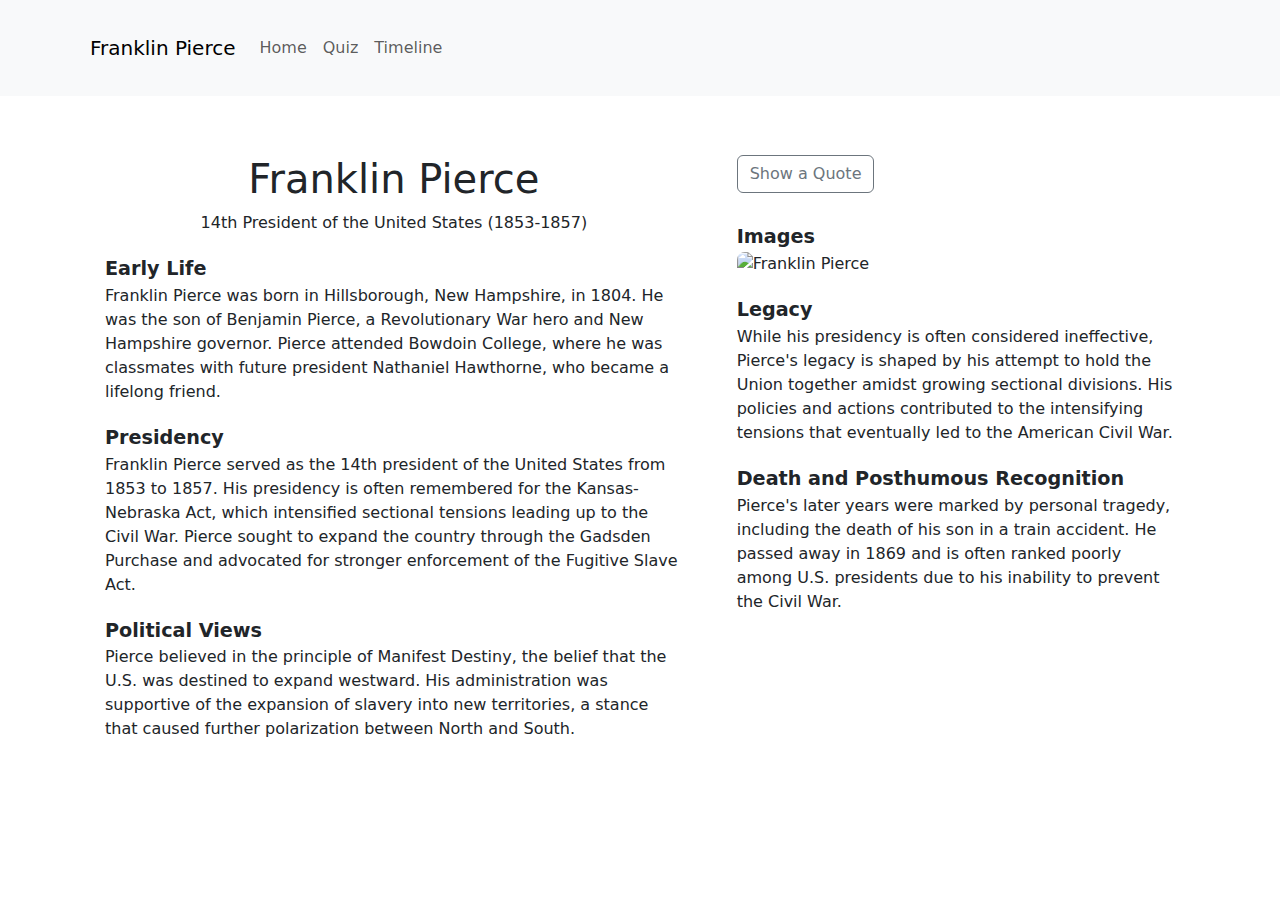
==== index.html @ 2f65b200 "did a lot of work, almost done" ====
<!DOCTYPE html>
<html lang="en">
<head>
    <meta charset="UTF-8">
    <meta name="viewport" content="width=device-width, initial-scale=1.0">
    <title>Franklin Pierce Biography</title>
    <link rel="stylesheet" href="styles.css">
    <script defer src="script.js"></script>
    <link rel="stylesheet" href="https://cdn.jsdelivr.net/npm/bootstrap@5.3.0/dist/css/bootstrap.min.css">
    <style>
        .image-box {
            position: relative;
            display: inline-block;
        }

        .image-box img {
            width: 100%;
            height: auto;
            border-radius: 8px;
        }

        .image-box::after {
            content: "";
            position: absolute;
            top: 0;
            left: 0;
            right: 0;
            bottom: 0;
            background-color: rgba(0, 0, 0, 0.1);
            opacity: 0;
            transition: opacity 0.3s ease;
            border-radius: 8px;
        }

        .image-box:hover::after {
            opacity: 1;
        }

        blockquote {
            font-style: italic;
            margin-top: 20px;
            padding-left: 15px;
            border-left: 5px solid #ccc;
        }

        .section-heading {
            font-size: 1.2rem;
            font-weight: bold;
            margin-top: 20px;
        }

        .additional-info {
            margin-top: 20px;
        }

        .content, .sidebar {
            position: relative;
            padding: 15px;
            border-radius: 8px;
            transition: background-color 0.3s ease;
            z-index: 1; /* Ensures it stays above background */
        }

        .content:hover, .sidebar:hover {
            background-color: rgba(0, 0, 255, 0.1); /* Blue hover effect */
            z-index: 2; /* Make sure it’s in front when hovered */
        }

        .container {
            padding: 20px;
        }

        #quoteDisplay {
            margin-top: 20px;
            font-style: italic;
            font-size: 1.1rem;
            color: #333;
        }

        #quoteButton {
            margin-bottom: 10px;
        }

    </style>
</head>
<body>
    <nav class="navbar navbar-expand-lg navbar-light bg-light">
        <div class="container">
            <a class="navbar-brand" href="#">Franklin Pierce</a>
            <button class="navbar-toggler" type="button" data-bs-toggle="collapse" data-bs-target="#navbarNav">
                <span class="navbar-toggler-icon"></span>
            </button>
            <div class="collapse navbar-collapse" id="navbarNav">
                <ul class="navbar-nav">
                    <li class="nav-item"><a class="nav-link" href="index.html">Home</a></li>
                    <li class="nav-item"><a class="nav-link" href="quiz.html">Quiz</a></li>
                    <li class="nav-item"><a class="nav-link" href="timeline.html">Timeline</a></li>
                </ul>
            </div>
        </div>
    </nav>
    
    <div class="container mt-4 d-flex">
        <!-- Main Content Section -->
        <div class="content me-4">
            <h1 class="text-center">Franklin Pierce</h1>
            <p class="text-center">14th President of the United States (1853-1857)</p>

            <div class="section-heading">Early Life</div>
            <p>Franklin Pierce was born in Hillsborough, New Hampshire, in 1804. He was the son of Benjamin Pierce, a Revolutionary War hero and New Hampshire governor. Pierce attended Bowdoin College, where he was classmates with future president Nathaniel Hawthorne, who became a lifelong friend.</p>

            <div class="section-heading">Presidency</div>
            <p>Franklin Pierce served as the 14th president of the United States from 1853 to 1857. His presidency is often remembered for the Kansas-Nebraska Act, which intensified sectional tensions leading up to the Civil War. Pierce sought to expand the country through the Gadsden Purchase and advocated for stronger enforcement of the Fugitive Slave Act.</p>

            <div class="section-heading">Political Views</div>
            <p>Pierce believed in the principle of Manifest Destiny, the belief that the U.S. was destined to expand westward. His administration was supportive of the expansion of slavery into new territories, a stance that caused further polarization between North and South.</p>
        </div>

        <!-- Sidebar Section -->
        <div class="sidebar">
            <button id="quoteButton" class="btn btn-outline-secondary">Show a Quote</button>
            <p id="quoteDisplay" class="mt-3"></p>

            <div class="section-heading">Images</div>
            <div class="image-box">
                <img src="https://via.placeholder.com/300" alt="Franklin Pierce">
            </div>
            
            <div class="section-heading">Legacy</div>
            <p>While his presidency is often considered ineffective, Pierce's legacy is shaped by his attempt to hold the Union together amidst growing sectional divisions. His policies and actions contributed to the intensifying tensions that eventually led to the American Civil War.</p>

            <div class="section-heading">Death and Posthumous Recognition</div>
            <p>Pierce's later years were marked by personal tragedy, including the death of his son in a train accident. He passed away in 1869 and is often ranked poorly among U.S. presidents due to his inability to prevent the Civil War.</p>
        </div>
    </div>
    
    <script>
        const quotes = [
            "The storm of frenzy and faction must inevitably dash itself in vain against the unshaken rock of the Constitution.",
            "Frequently the more trifling the subject, the more animated and protracted the discussion.",
            "You have summoned me in my weakness. You must sustain me by your strength."
        ];

        // Button click listener to show a random quote
        document.getElementById("quoteButton").addEventListener("click", function() {
            const randomQuote = quotes[Math.floor(Math.random() * quotes.length)];
            document.getElementById("quoteDisplay").innerHTML = `<blockquote>${randomQuote}</blockquote>`;
        });
    </script>
    
    <script src="script.js"></script>
</body>
</html>
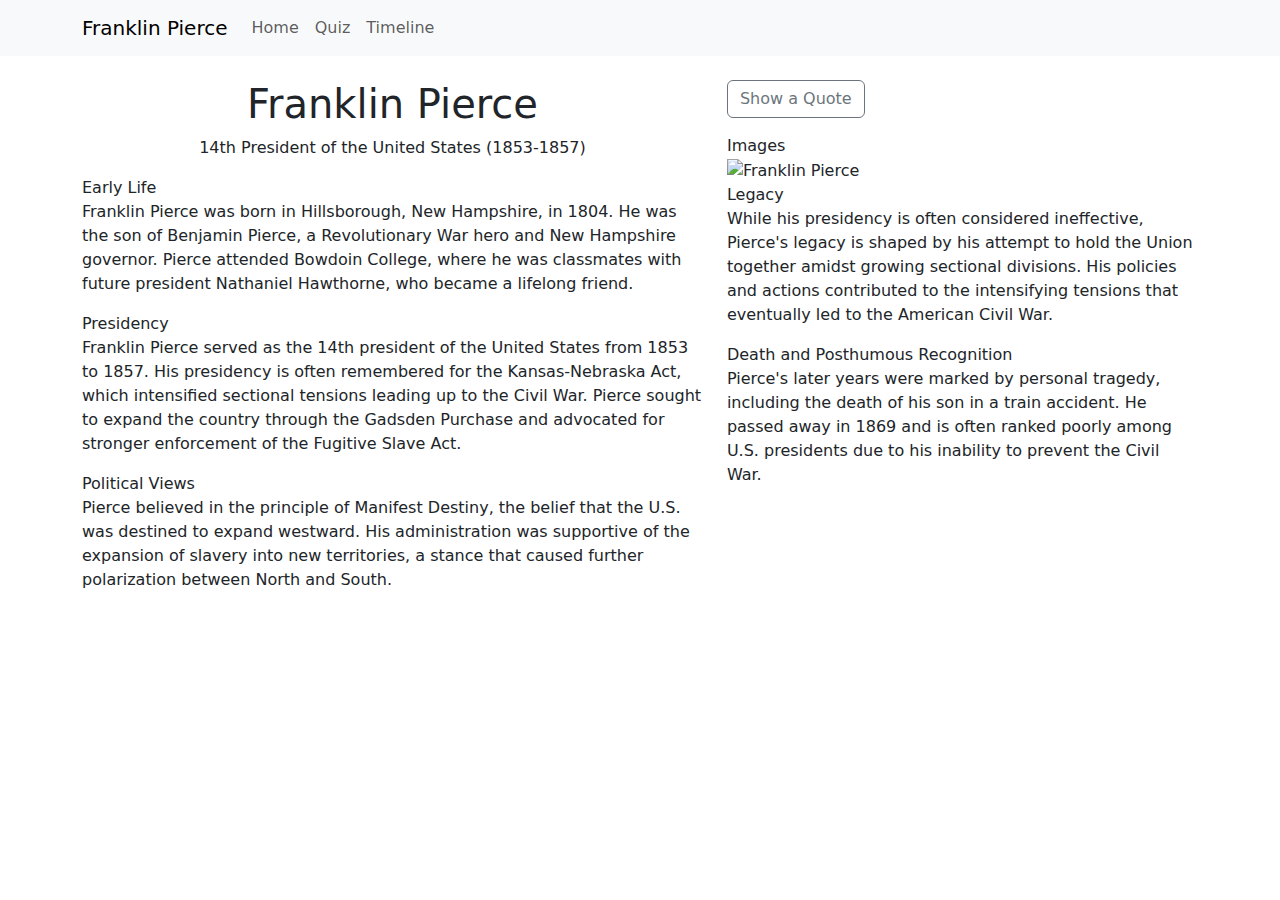
==== commit fedfd57e: "errors" ====
--- a/index.html
+++ b/index.html
@@ -7,81 +7,7 @@
     <link rel="stylesheet" href="styles.css">
     <script defer src="script.js"></script>
     <link rel="stylesheet" href="https://cdn.jsdelivr.net/npm/bootstrap@5.3.0/dist/css/bootstrap.min.css">
-    <style>
-        .image-box {
-            position: relative;
-            display: inline-block;
-        }
-
-        .image-box img {
-            width: 100%;
-            height: auto;
-            border-radius: 8px;
-        }
-
-        .image-box::after {
-            content: "";
-            position: absolute;
-            top: 0;
-            left: 0;
-            right: 0;
-            bottom: 0;
-            background-color: rgba(0, 0, 0, 0.1);
-            opacity: 0;
-            transition: opacity 0.3s ease;
-            border-radius: 8px;
-        }
-
-        .image-box:hover::after {
-            opacity: 1;
-        }
-
-        blockquote {
-            font-style: italic;
-            margin-top: 20px;
-            padding-left: 15px;
-            border-left: 5px solid #ccc;
-        }
-
-        .section-heading {
-            font-size: 1.2rem;
-            font-weight: bold;
-            margin-top: 20px;
-        }
-
-        .additional-info {
-            margin-top: 20px;
-        }
-
-        .content, .sidebar {
-            position: relative;
-            padding: 15px;
-            border-radius: 8px;
-            transition: background-color 0.3s ease;
-            z-index: 1; /* Ensures it stays above background */
-        }
-
-        .content:hover, .sidebar:hover {
-            background-color: rgba(0, 0, 255, 0.1); /* Blue hover effect */
-            z-index: 2; /* Make sure it’s in front when hovered */
-        }
-
-        .container {
-            padding: 20px;
-        }
-
-        #quoteDisplay {
-            margin-top: 20px;
-            font-style: italic;
-            font-size: 1.1rem;
-            color: #333;
-        }
-
-        #quoteButton {
-            margin-bottom: 10px;
-        }
-
-    </style>
+   
 </head>
 <body>
     <nav class="navbar navbar-expand-lg navbar-light bg-light">
@@ -134,19 +60,7 @@
         </div>
     </div>
     
-    <script>
-        const quotes = [
-            "The storm of frenzy and faction must inevitably dash itself in vain against the unshaken rock of the Constitution.",
-            "Frequently the more trifling the subject, the more animated and protracted the discussion.",
-            "You have summoned me in my weakness. You must sustain me by your strength."
-        ];
-
-        // Button click listener to show a random quote
-        document.getElementById("quoteButton").addEventListener("click", function() {
-            const randomQuote = quotes[Math.floor(Math.random() * quotes.length)];
-            document.getElementById("quoteDisplay").innerHTML = `<blockquote>${randomQuote}</blockquote>`;
-        });
-    </script>
+    
     
     <script src="script.js"></script>
 </body>
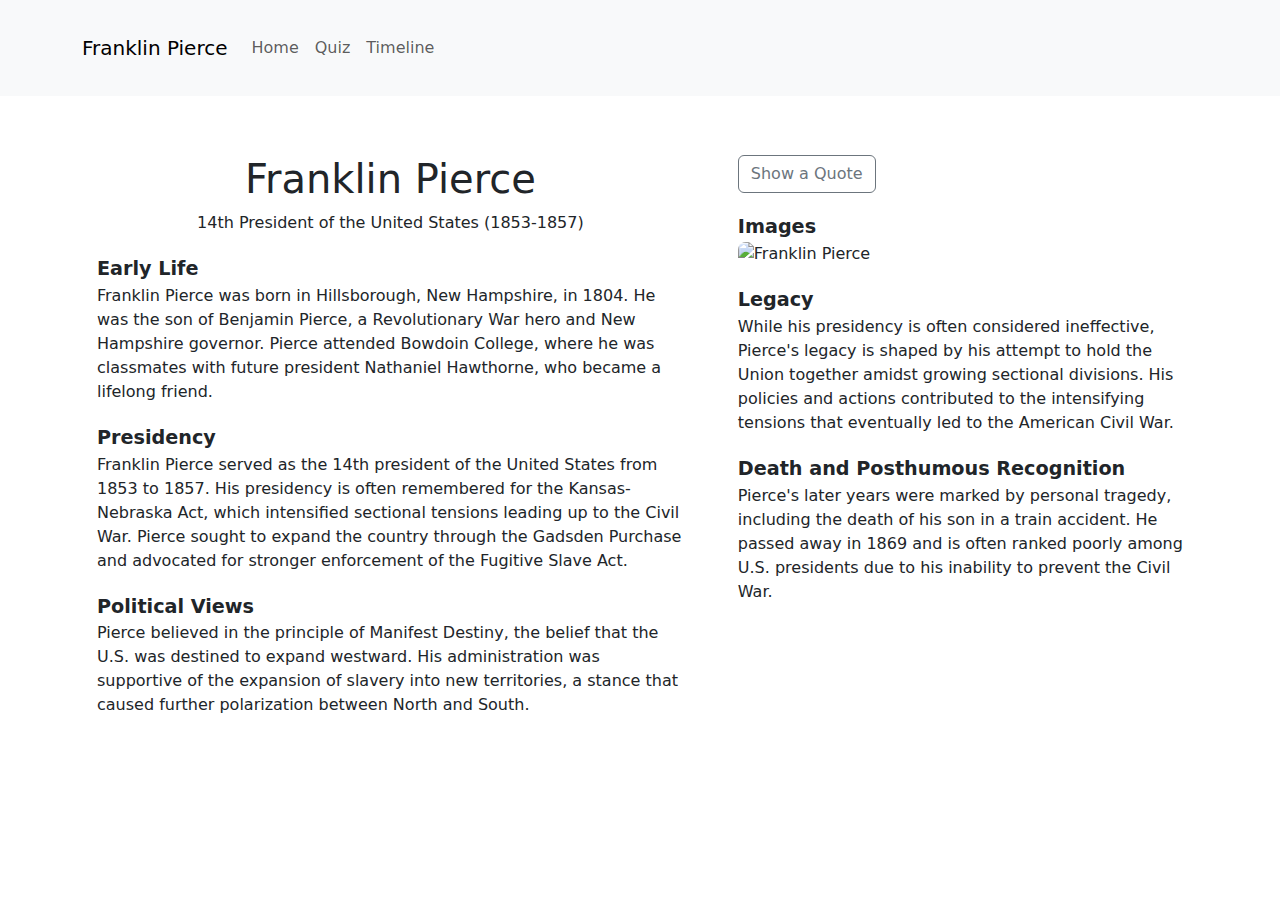
==== commit ae08ac83: "everything is working fine except the quiz" ====
--- a/index.html
+++ b/index.html
@@ -4,8 +4,8 @@
     <meta charset="UTF-8">
     <meta name="viewport" content="width=device-width, initial-scale=1.0">
     <title>Franklin Pierce Biography</title>
-    <link rel="stylesheet" href="styles.css">
-    <script defer src="script.js"></script>
+    <link rel="stylesheet" href="style.css">
+    <script  defer src="script.js"></script>
     <link rel="stylesheet" href="https://cdn.jsdelivr.net/npm/bootstrap@5.3.0/dist/css/bootstrap.min.css">
    
 </head>
--- a/style.css
+++ b/style.css
@@ -0,0 +1,230 @@
+
+.image-box {
+    position: relative;
+    display: inline-block;
+}
+
+.image-box img {
+    width: 100%;
+    height: auto;
+    border-radius: 8px;
+}
+
+.image-box::after {
+    content: "";
+    position: absolute;
+    top: 0;
+    left: 0;
+    right: 0;
+    bottom: 0;
+    background-color: rgba(0, 0, 0, 0.1);
+    opacity: 0;
+    transition: opacity 0.3s ease;
+    border-radius: 8px;
+}
+
+.image-box:hover::after {
+    opacity: 1;
+}
+
+blockquote {
+    font-style: italic;
+    margin-top: 20px;
+    padding-left: 15px;
+    border-left: 5px solid #ccc;
+}
+
+.section-heading {
+    font-size: 1.2rem;
+    font-weight: bold;
+    margin-top: 20px;
+}
+
+.additional-info {
+    margin-top: 20px;
+}
+
+.content, .sidebar {
+    position: relative;
+    padding: 15px;
+    border-radius: 8px;
+    transition: background-color 0.3s ease;
+    z-index: 1; /* Ensures it stays above background */
+}
+
+.content:hover, .sidebar:hover {
+    background-color: rgba(0, 0, 255, 0.1); /* Blue hover effect */
+    z-index: 2; /* Make sure it’s in front when hovered */
+}
+
+/* Optional: Add padding to the container so content doesn't touch the edge */
+.container {
+    padding: 20px;
+}
+
+
+
+/* This is the quiz css */
+/* General Body Styling */
+body {
+    font-family: Arial, sans-serif;
+    background-color: #f4f4f9;
+    text-align: center;
+    display: flex;
+    flex-direction: column;
+    min-height: 100vh;
+    margin: 0;
+}
+
+/* Quiz Container */
+.quiz-container {
+    background-color: white;
+    border-radius: 8px;
+    padding: 20px;
+    width: 80%;
+    margin: 50px auto;
+    box-shadow: 0 0 10px rgba(0, 0, 0, 0.1);
+    flex: 1;
+}
+
+/* Question Styling */
+.question {
+    font-size: 1.5rem;
+    margin-bottom: 20px;
+}
+
+/* Answer Button Styling */
+.answer-btn {
+    display: block;
+    margin: 10px auto;
+    width: 80%;
+    padding: 12px;
+    font-size: 1.2rem;
+    border-radius: 5px;
+    transition: background-color 0.3s ease;
+}
+
+.answer-btn:hover {
+    background-color: #007bff;
+    color: white;
+}
+
+/* Feedback Section Styling */
+.feedback {
+    font-size: 1.2rem;
+    margin-top: 20px;
+}
+
+/* Next Button Styling */
+#next-btn {
+    width: 100%;
+    padding: 15px;
+    font-size: 1.2rem;
+    margin-top: 20px;
+}
+
+/* Go Home Button for Small Screens */
+.go-home-btn {
+    display: none;
+    position: fixed;
+    bottom: 20px;
+    left: 50%;
+    transform: translateX(-50%);
+}
+
+@media (max-width: 768px) {
+    /* Show Go Home Button */
+    .go-home-btn {
+        display: block;
+        margin-top: 20px;
+    }
+
+    /* Navbar toggler on smaller screens */
+    .navbar-toggler {
+        display: block;
+    }
+}
+
+/* Styling for Navbar Toggler in Mobile View */
+.navbar-toggler {
+    display: none;
+}
+
+/* This is the end quiz css */
+
+
+/* This is the timeline css */
+
+body {
+    font-family: Arial, sans-serif;
+    background-color: #f4f4f9;
+    text-align: center;
+    display: flex;
+    flex-direction: column;
+    min-height: 100vh;
+}
+
+.timeline-container {
+    background-color: white;
+    border-radius: 8px;
+    padding: 20px;
+    width: 80%;
+    margin: 50px auto;
+    box-shadow: 0 0 10px rgba(0, 0, 0, 0.1);
+    flex: 1;
+}
+
+.timeline-header {
+    font-size: 2rem;
+    margin-bottom: 20px;
+}
+
+.timeline-event {
+    margin-top: 20px;
+    cursor: pointer;
+    font-size: 1.2rem;
+    padding: 10px;
+    background-color: #e9ecef;
+    border-radius: 5px;
+    transition: background-color 0.3s ease;
+}
+
+.timeline-event:hover {
+    background-color: #d1e7dd;
+}
+
+.event-details {
+    display: none;
+    margin-top: 10px;
+    padding: 10px;
+    background-color: #f8d7da;
+    border-radius: 5px;
+    color: #721c24;
+}
+
+.navbar-toggler {
+    display: none;
+}
+
+@media (max-width: 768px) {
+    .navbar-toggler {
+        display: block;
+    }
+
+    .go-home-btn {
+        display: block;
+        margin-top: 20px;
+        margin-bottom: 20px;
+    }
+}
+
+.go-home-btn {
+    display: none;
+    position: fixed;
+    bottom: 20px;
+    left: 50%;
+    transform: translateX(-50%);
+}
+/* This is the end of timeline css */
+
+  
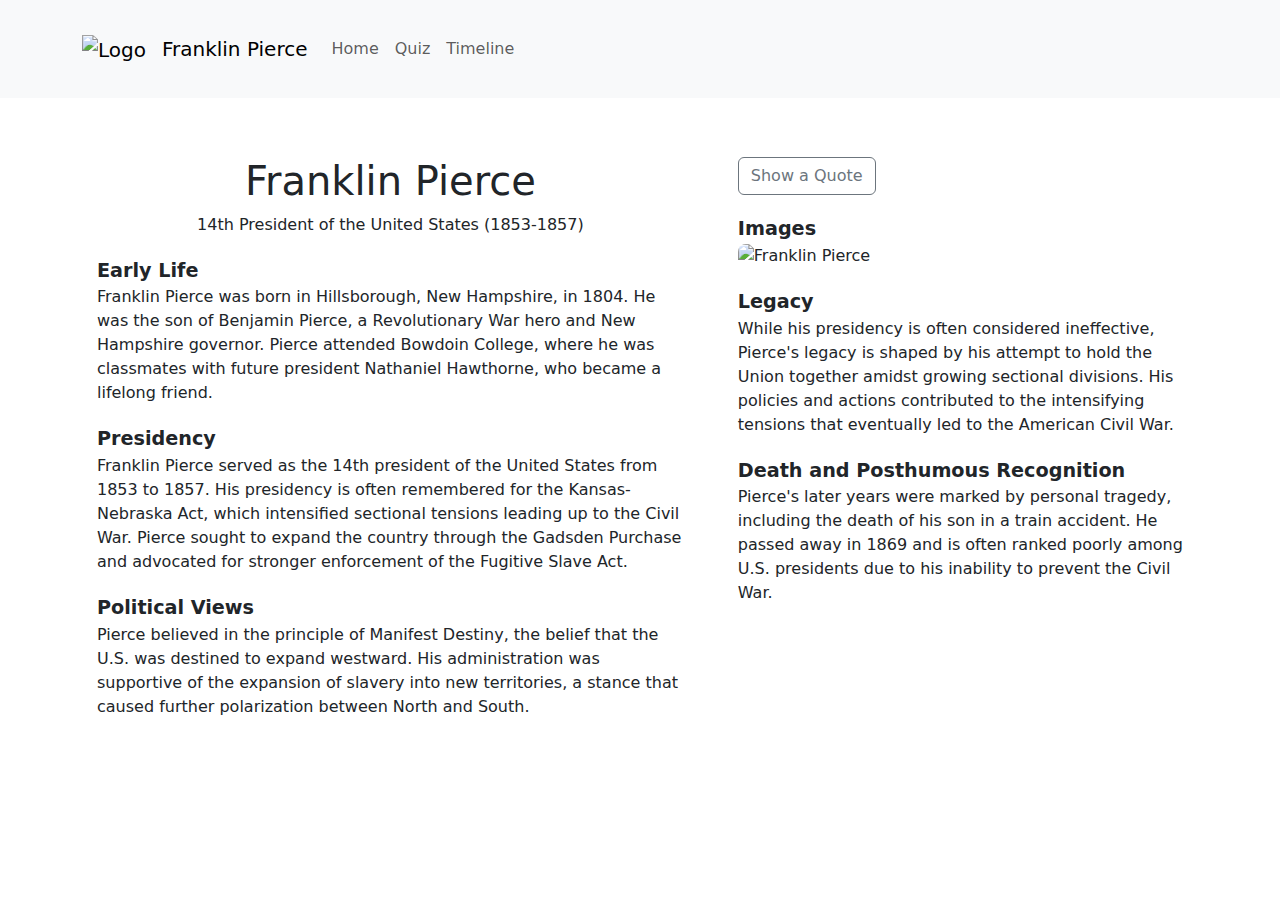
==== commit 4d7c322c: "about to add image" ====
--- a/index.html
+++ b/index.html
@@ -5,13 +5,16 @@
     <meta name="viewport" content="width=device-width, initial-scale=1.0">
     <title>Franklin Pierce Biography</title>
     <link rel="stylesheet" href="style.css">
-    <script  defer src="script.js"></script>
+    <script src="https://cdn.jsdelivr.net/npm/bootstrap@5.3.0/dist/js/bootstrap.bundle.min.js"></script>
     <link rel="stylesheet" href="https://cdn.jsdelivr.net/npm/bootstrap@5.3.0/dist/css/bootstrap.min.css">
-   
 </head>
 <body>
     <nav class="navbar navbar-expand-lg navbar-light bg-light">
         <div class="container">
+            <!-- Image on the far-left of the navbar -->
+            <a class="navbar-brand" href="#">
+                <img src="https://via.placeholder.com/50" alt="Logo" style="max-height: 50px;">
+            </a>
             <a class="navbar-brand" href="#">Franklin Pierce</a>
             <button class="navbar-toggler" type="button" data-bs-toggle="collapse" data-bs-target="#navbarNav">
                 <span class="navbar-toggler-icon"></span>
@@ -60,8 +63,7 @@
         </div>
     </div>
     
-    
-    
+    <script  defer src="script.js"></script>
     <script src="script.js"></script>
 </body>
 </html>
--- a/style.css
+++ b/style.css
@@ -227,4 +227,17 @@
 }
 /* This is the end of timeline css */
 
+
+
+
+
+
+
+
+
+
+
+
+
+
   
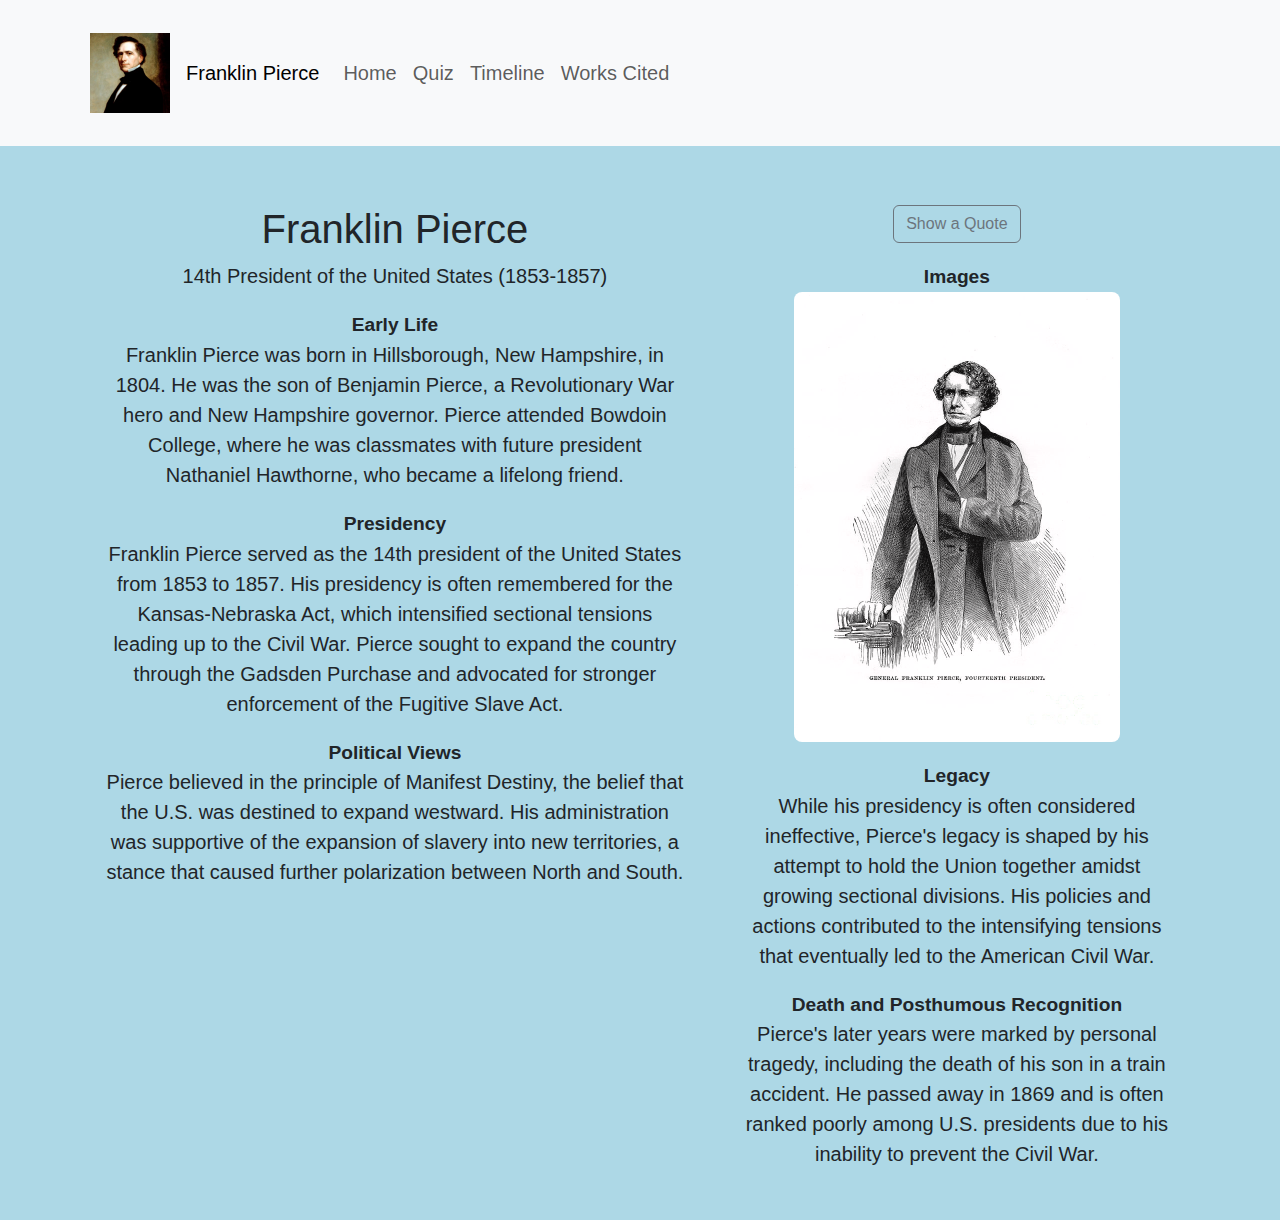
==== commit 1b42ace5: "all done, added works cited, might add more but idk yet" ====
--- a/index.html
+++ b/index.html
@@ -1,19 +1,22 @@
 <!DOCTYPE html>
 <html lang="en">
+
 <head>
     <meta charset="UTF-8">
     <meta name="viewport" content="width=device-width, initial-scale=1.0">
-    <title>Franklin Pierce Biography</title>
-    <link rel="stylesheet" href="style.css">
+    <title>Franklin Pierce Works Cited</title>
+
     <script src="https://cdn.jsdelivr.net/npm/bootstrap@5.3.0/dist/js/bootstrap.bundle.min.js"></script>
     <link rel="stylesheet" href="https://cdn.jsdelivr.net/npm/bootstrap@5.3.0/dist/css/bootstrap.min.css">
+    <link rel="stylesheet" href="style.css">
 </head>
+
 <body>
     <nav class="navbar navbar-expand-lg navbar-light bg-light">
         <div class="container">
             <!-- Image on the far-left of the navbar -->
             <a class="navbar-brand" href="#">
-                <img src="https://via.placeholder.com/50" alt="Logo" style="max-height: 50px;">
+                <img src="imgs/franklin-pierce.avif" alt="Logo" style="max-height: 80px;">
             </a>
             <a class="navbar-brand" href="#">Franklin Pierce</a>
             <button class="navbar-toggler" type="button" data-bs-toggle="collapse" data-bs-target="#navbarNav">
@@ -24,11 +27,12 @@
                     <li class="nav-item"><a class="nav-link" href="index.html">Home</a></li>
                     <li class="nav-item"><a class="nav-link" href="quiz.html">Quiz</a></li>
                     <li class="nav-item"><a class="nav-link" href="timeline.html">Timeline</a></li>
+                    <li class="nav-item"><a class="nav-link" href="workscited.html">Works Cited</a></li>
                 </ul>
             </div>
         </div>
     </nav>
-    
+
     <div class="container mt-4 d-flex">
         <!-- Main Content Section -->
         <div class="content me-4">
@@ -36,13 +40,20 @@
             <p class="text-center">14th President of the United States (1853-1857)</p>
 
             <div class="section-heading">Early Life</div>
-            <p>Franklin Pierce was born in Hillsborough, New Hampshire, in 1804. He was the son of Benjamin Pierce, a Revolutionary War hero and New Hampshire governor. Pierce attended Bowdoin College, where he was classmates with future president Nathaniel Hawthorne, who became a lifelong friend.</p>
+            <p>Franklin Pierce was born in Hillsborough, New Hampshire, in 1804. He was the son of Benjamin Pierce, a
+                Revolutionary War hero and New Hampshire governor. Pierce attended Bowdoin College, where he was
+                classmates with future president Nathaniel Hawthorne, who became a lifelong friend.</p>
 
             <div class="section-heading">Presidency</div>
-            <p>Franklin Pierce served as the 14th president of the United States from 1853 to 1857. His presidency is often remembered for the Kansas-Nebraska Act, which intensified sectional tensions leading up to the Civil War. Pierce sought to expand the country through the Gadsden Purchase and advocated for stronger enforcement of the Fugitive Slave Act.</p>
+            <p>Franklin Pierce served as the 14th president of the United States from 1853 to 1857. His presidency is
+                often remembered for the Kansas-Nebraska Act, which intensified sectional tensions leading up to the
+                Civil War. Pierce sought to expand the country through the Gadsden Purchase and advocated for stronger
+                enforcement of the Fugitive Slave Act.</p>
 
             <div class="section-heading">Political Views</div>
-            <p>Pierce believed in the principle of Manifest Destiny, the belief that the U.S. was destined to expand westward. His administration was supportive of the expansion of slavery into new territories, a stance that caused further polarization between North and South.</p>
+            <p>Pierce believed in the principle of Manifest Destiny, the belief that the U.S. was destined to expand
+                westward. His administration was supportive of the expansion of slavery into new territories, a stance
+                that caused further polarization between North and South.</p>
         </div>
 
         <!-- Sidebar Section -->
@@ -52,18 +63,24 @@
 
             <div class="section-heading">Images</div>
             <div class="image-box">
-                <img src="https://via.placeholder.com/300" alt="Franklin Pierce">
+                <img src="imgs/franklin-pierce-president-print-collector.jpg" alt="Franklin Pierce"
+                    style="max-height: 450px;">
             </div>
-            
+
             <div class="section-heading">Legacy</div>
-            <p>While his presidency is often considered ineffective, Pierce's legacy is shaped by his attempt to hold the Union together amidst growing sectional divisions. His policies and actions contributed to the intensifying tensions that eventually led to the American Civil War.</p>
+            <p>While his presidency is often considered ineffective, Pierce's legacy is shaped by his attempt to hold
+                the Union together amidst growing sectional divisions. His policies and actions contributed to the
+                intensifying tensions that eventually led to the American Civil War.</p>
 
             <div class="section-heading">Death and Posthumous Recognition</div>
-            <p>Pierce's later years were marked by personal tragedy, including the death of his son in a train accident. He passed away in 1869 and is often ranked poorly among U.S. presidents due to his inability to prevent the Civil War.</p>
+            <p>Pierce's later years were marked by personal tragedy, including the death of his son in a train accident.
+                He passed away in 1869 and is often ranked poorly among U.S. presidents due to his inability to prevent
+                the Civil War.</p>
         </div>
     </div>
-    
-    <script  defer src="script.js"></script>
+
+    <script defer src="script.js"></script>
     <script src="script.js"></script>
 </body>
-</html>
+
+</html>--- a/style.css
+++ b/style.css
@@ -17,7 +17,7 @@
     left: 0;
     right: 0;
     bottom: 0;
-    background-color: rgba(0, 0, 0, 0.1);
+    
     opacity: 0;
     transition: opacity 0.3s ease;
     border-radius: 8px;
@@ -53,7 +53,7 @@
 }
 
 .content:hover, .sidebar:hover {
-    background-color: rgba(0, 0, 255, 0.1); /* Blue hover effect */
+    background-color: rgba(28, 115, 214, 0.1); /* Blue hover effect */
     z-index: 2; /* Make sure it’s in front when hovered */
 }
 
@@ -67,18 +67,19 @@
 /* This is the quiz css */
 /* General Body Styling */
 body {
-    font-family: Arial, sans-serif;
-    background-color: #f4f4f9;
+    font-family:Impact, Haettenschweiler, 'Arial Narrow Bold', sans-serif;
+    background-color: gray;
     text-align: center;
     display: flex;
     flex-direction: column;
     min-height: 100vh;
     margin: 0;
+    font-size: 20px;
 }
 
 /* Quiz Container */
 .quiz-container {
-    background-color: white;
+    background-color: lightblue;
     border-radius: 8px;
     padding: 20px;
     width: 80%;
@@ -105,7 +106,7 @@
 }
 
 .answer-btn:hover {
-    background-color: #007bff;
+    background-color: gray;
     color: white;
 }
 
@@ -156,8 +157,8 @@
 /* This is the timeline css */
 
 body {
-    font-family: Arial, sans-serif;
-    background-color: #f4f4f9;
+    font-family:Impact, Haettenschweiler, 'Arial Narrow Bold', sans-serif;
+    background-color: lightblue;
     text-align: center;
     display: flex;
     flex-direction: column;
@@ -165,7 +166,7 @@
 }
 
 .timeline-container {
-    background-color: white;
+    background-color: lightblue;
     border-radius: 8px;
     padding: 20px;
     width: 80%;
@@ -184,7 +185,7 @@
     cursor: pointer;
     font-size: 1.2rem;
     padding: 10px;
-    background-color: #e9ecef;
+    background-color: lightblue;
     border-radius: 5px;
     transition: background-color 0.3s ease;
 }
@@ -240,4 +241,6 @@
 
 
 
+
+
   
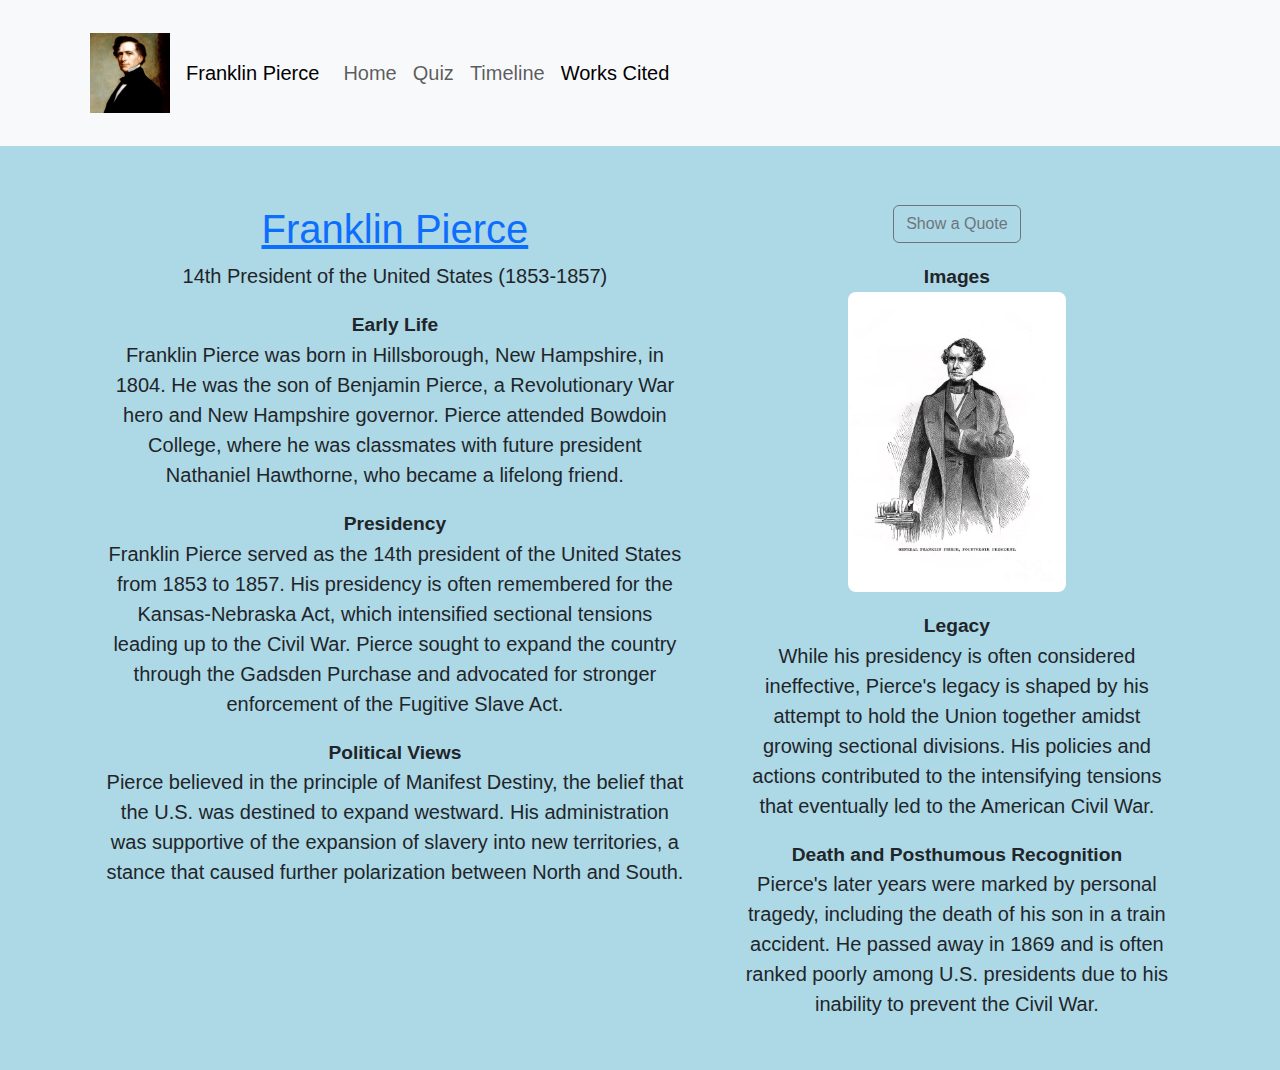
==== commit 9ea9ace5: "finished all done, for some reason the font wasnt working" ====
--- a/index.html
+++ b/index.html
@@ -1,16 +1,18 @@
 <!DOCTYPE html>
 <html lang="en">
-
 <head>
     <meta charset="UTF-8">
     <meta name="viewport" content="width=device-width, initial-scale=1.0">
-    <title>Franklin Pierce Works Cited</title>
+    <title>Franklin Pierce Biography</title>
 
+    <link rel="preconnect" href="https://fonts.googleapis.com">
+<link rel="preconnect" href="https://fonts.gstatic.com" crossorigin>
+<link href="https://fonts.googleapis.com/css2?family=Sigmar&display=swap" rel="stylesheet">
+   
     <script src="https://cdn.jsdelivr.net/npm/bootstrap@5.3.0/dist/js/bootstrap.bundle.min.js"></script>
     <link rel="stylesheet" href="https://cdn.jsdelivr.net/npm/bootstrap@5.3.0/dist/css/bootstrap.min.css">
     <link rel="stylesheet" href="style.css">
 </head>
-
 <body>
     <nav class="navbar navbar-expand-lg navbar-light bg-light">
         <div class="container">
@@ -27,33 +29,28 @@
                     <li class="nav-item"><a class="nav-link" href="index.html">Home</a></li>
                     <li class="nav-item"><a class="nav-link" href="quiz.html">Quiz</a></li>
                     <li class="nav-item"><a class="nav-link" href="timeline.html">Timeline</a></li>
-                    <li class="nav-item"><a class="nav-link" href="workscited.html">Works Cited</a></li>
+                    <li class="nav-item"><a class="nav-link active" href="workscited.html">Works Cited</a></li>
                 </ul>
             </div>
         </div>
     </nav>
-
+    
     <div class="container mt-4 d-flex">
         <!-- Main Content Section -->
         <div class="content me-4">
-            <h1 class="text-center">Franklin Pierce</h1>
+            <h1 class="text-center"> <a href="https://www.youtube.com/results?search_query=Franklin+Pierce" target="_blank">
+                Franklin Pierce
+            </a></h1>
             <p class="text-center">14th President of the United States (1853-1857)</p>
 
             <div class="section-heading">Early Life</div>
-            <p>Franklin Pierce was born in Hillsborough, New Hampshire, in 1804. He was the son of Benjamin Pierce, a
-                Revolutionary War hero and New Hampshire governor. Pierce attended Bowdoin College, where he was
-                classmates with future president Nathaniel Hawthorne, who became a lifelong friend.</p>
+            <p>Franklin Pierce was born in Hillsborough, New Hampshire, in 1804. He was the son of Benjamin Pierce, a Revolutionary War hero and New Hampshire governor. Pierce attended Bowdoin College, where he was classmates with future president Nathaniel Hawthorne, who became a lifelong friend.</p>
 
             <div class="section-heading">Presidency</div>
-            <p>Franklin Pierce served as the 14th president of the United States from 1853 to 1857. His presidency is
-                often remembered for the Kansas-Nebraska Act, which intensified sectional tensions leading up to the
-                Civil War. Pierce sought to expand the country through the Gadsden Purchase and advocated for stronger
-                enforcement of the Fugitive Slave Act.</p>
+            <p>Franklin Pierce served as the 14th president of the United States from 1853 to 1857. His presidency is often remembered for the Kansas-Nebraska Act, which intensified sectional tensions leading up to the Civil War. Pierce sought to expand the country through the Gadsden Purchase and advocated for stronger enforcement of the Fugitive Slave Act.</p>
 
             <div class="section-heading">Political Views</div>
-            <p>Pierce believed in the principle of Manifest Destiny, the belief that the U.S. was destined to expand
-                westward. His administration was supportive of the expansion of slavery into new territories, a stance
-                that caused further polarization between North and South.</p>
+            <p>Pierce believed in the principle of Manifest Destiny, the belief that the U.S. was destined to expand westward. His administration was supportive of the expansion of slavery into new territories, a stance that caused further polarization between North and South.</p>
         </div>
 
         <!-- Sidebar Section -->
@@ -63,24 +60,18 @@
 
             <div class="section-heading">Images</div>
             <div class="image-box">
-                <img src="imgs/franklin-pierce-president-print-collector.jpg" alt="Franklin Pierce"
-                    style="max-height: 450px;">
+                <img src="imgs/franklin-pierce-president-print-collector.jpg" alt="Franklin Pierce" style="max-height: 300px;">
             </div>
-
+            
             <div class="section-heading">Legacy</div>
-            <p>While his presidency is often considered ineffective, Pierce's legacy is shaped by his attempt to hold
-                the Union together amidst growing sectional divisions. His policies and actions contributed to the
-                intensifying tensions that eventually led to the American Civil War.</p>
+            <p>While his presidency is often considered ineffective, Pierce's legacy is shaped by his attempt to hold the Union together amidst growing sectional divisions. His policies and actions contributed to the intensifying tensions that eventually led to the American Civil War.</p>
 
             <div class="section-heading">Death and Posthumous Recognition</div>
-            <p>Pierce's later years were marked by personal tragedy, including the death of his son in a train accident.
-                He passed away in 1869 and is often ranked poorly among U.S. presidents due to his inability to prevent
-                the Civil War.</p>
+            <p>Pierce's later years were marked by personal tragedy, including the death of his son in a train accident. He passed away in 1869 and is often ranked poorly among U.S. presidents due to his inability to prevent the Civil War.</p>
         </div>
     </div>
-
-    <script defer src="script.js"></script>
+    
+    <script  defer src="script.js"></script>
     <script src="script.js"></script>
 </body>
-
-</html>+</html>
--- a/style.css
+++ b/style.css
@@ -63,11 +63,18 @@
 }
 
 
+.sigmar-regular {
+    font-family: "Sigmar", serif;
+    font-weight: 400;
+    font-style: normal;
+  }
+
+
 
 /* This is the quiz css */
 /* General Body Styling */
 body {
-    font-family:Impact, Haettenschweiler, 'Arial Narrow Bold', sans-serif;
+    font-family: 'Poppins', sans-serif !important;
     background-color: gray;
     text-align: center;
     display: flex;
@@ -157,7 +164,7 @@
 /* This is the timeline css */
 
 body {
-    font-family:Impact, Haettenschweiler, 'Arial Narrow Bold', sans-serif;
+    font-family:Impact, Haettenschweiler, 'Arial Narrow Bold', sans-serif !important;
     background-color: lightblue;
     text-align: center;
     display: flex;
@@ -243,4 +250,6 @@
 
 
 
+
+
   
